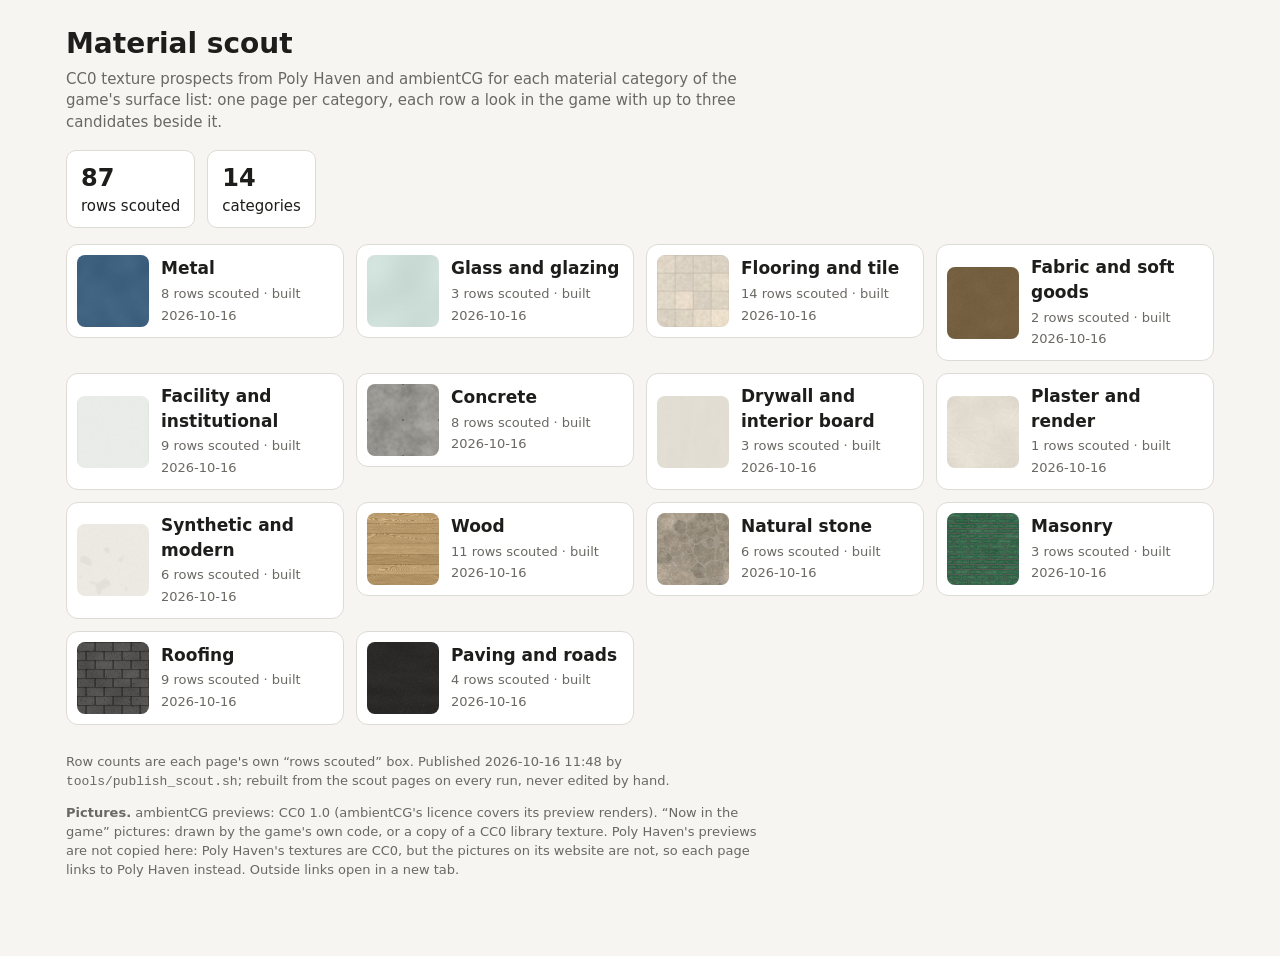
==== index.html @ f2884535 "Scout pages, published 2026-10-16 11:48 (tools/publish_scout.sh)" ====
<!doctype html><html lang="en"><head><meta charset="utf-8"><meta name="viewport" content="width=device-width,initial-scale=1">
<meta name="robots" content="noindex"><title>Material Scout</title><link rel="stylesheet" href="page.css"><style>
.cats{list-style:none;padding:0;margin:16px 0;display:grid;grid-template-columns:repeat(auto-fill,minmax(260px,1fr));gap:12px}
.cats a{display:flex;gap:12px;align-items:center;background:var(--card);border:1px solid var(--line);border-radius:12px;padding:10px;text-decoration:none;color:var(--ink);min-height:92px}
.cats a:hover{border-color:var(--link)}.cats img{width:72px;height:72px;object-fit:cover;border-radius:8px;flex:none;display:block}
.cats b{display:block;font-size:17px;margin-bottom:2px}.cats .num{font-size:13px}
</style></head><body><main>
<h1>Material scout</h1>
<p class="lede">CC0 texture prospects from Poly Haven and ambientCG for each material category of the game's surface list: one page per category, each row a look in the game with up to three candidates beside it.</p>
<div class="stats"><div class="stat"><b>87</b>rows scouted</div><div class="stat"><b>14</b>categories</div></div>
<ul class="cats">
<li><a href="metal.html"><img src="metal_files/current_metal_steel_plate_painted.jpg" alt="" width="72" height="72"><span><b>Metal</b><span class="num">8 rows scouted · built 2026-10-16</span></span></a></li>
<li><a href="glass.html"><img src="glass_files/current_glass_clear.jpg" alt="" width="72" height="72"><span><b>Glass and glazing</b><span class="num">3 rows scouted · built 2026-10-16</span></span></a></li>
<li><a href="flooring.html"><img src="flooring_files/current_flooring_ceramic_tile_square.jpg" alt="" width="72" height="72"><span><b>Flooring and tile</b><span class="num">14 rows scouted · built 2026-10-16</span></span></a></li>
<li><a href="fabric.html"><img src="fabric_files/current_fabric_burlap.jpg" alt="" width="72" height="72"><span><b>Fabric and soft goods</b><span class="num">2 rows scouted · built 2026-10-16</span></span></a></li>
<li><a href="facility.html"><img src="facility_files/current_facility_clean_room_wall_panel.jpg" alt="" width="72" height="72"><span><b>Facility and institutional</b><span class="num">9 rows scouted · built 2026-10-16</span></span></a></li>
<li><a href="concrete.html"><img src="concrete_files/current_concrete_poured_smooth.jpg" alt="" width="72" height="72"><span><b>Concrete</b><span class="num">8 rows scouted · built 2026-10-16</span></span></a></li>
<li><a href="drywall.html"><img src="drywall_files/current_drywall_sheetrock_painted.jpg" alt="" width="72" height="72"><span><b>Drywall and interior board</b><span class="num">3 rows scouted · built 2026-10-16</span></span></a></li>
<li><a href="plaster.html"><img src="plaster_files/current_plaster_smooth_plaster.jpg" alt="" width="72" height="72"><span><b>Plaster and render</b><span class="num">1 rows scouted · built 2026-10-16</span></span></a></li>
<li><a href="synthetic.html"><img src="synthetic_files/current_synthetic_plastic_panel_white.jpg" alt="" width="72" height="72"><span><b>Synthetic and modern</b><span class="num">6 rows scouted · built 2026-10-16</span></span></a></li>
<li><a href="wood.html"><img src="wood_files/current_wood_rough_sawn_lumber.jpg" alt="" width="72" height="72"><span><b>Wood</b><span class="num">11 rows scouted · built 2026-10-16</span></span></a></li>
<li><a href="natural_stone.html"><img src="natural_stone_files/current_natural_stone_flagstone.jpg" alt="" width="72" height="72"><span><b>Natural stone</b><span class="num">6 rows scouted · built 2026-10-16</span></span></a></li>
<li><a href="masonry.html"><img src="masonry_files/current_masonry_glazed_brick.jpg" alt="" width="72" height="72"><span><b>Masonry</b><span class="num">3 rows scouted · built 2026-10-16</span></span></a></li>
<li><a href="roofing.html"><img src="roofing_files/current_roofing_asphalt_shingle_3_tab.jpg" alt="" width="72" height="72"><span><b>Roofing</b><span class="num">9 rows scouted · built 2026-10-16</span></span></a></li>
<li><a href="paving.html"><img src="paving_files/current_paving_asphalt_fresh.jpg" alt="" width="72" height="72"><span><b>Paving and roads</b><span class="num">4 rows scouted · built 2026-10-16</span></span></a></li>
</ul>
<footer><p>Row counts are each page's own “rows scouted” box. Published 2026-10-16 11:48 by <code>tools/publish_scout.sh</code>; rebuilt from the scout pages on every run, never edited by hand.</p>
<p><b>Pictures.</b> ambientCG previews: CC0 1.0 (ambientCG's licence covers its preview renders). “Now in the game” pictures: drawn by the game's own code, or a copy of a CC0 library texture. Poly Haven's previews are not copied here: Poly Haven's textures are CC0, but the pictures on its website are not, so each page links to Poly Haven instead. Outside links open in a new tab.</p></footer>
</main></body></html>
---- page.css ----
:root{--bg:#f6f5f2;--card:#fff;--ink:#1d1d1b;--mute:#6a6863;--line:#dedbd4;--photo:#1f7a4a;--photobg:#e2f2e8;--gen:#8a5a00;--genbg:#fbefd6;--link:#1d5fa8}
@media (prefers-color-scheme:dark){:root:not([data-theme="light"]){--bg:#161615;--card:#211f1d;--ink:#ecebe7;--mute:#a19e97;--line:#3a3834;--photo:#7ed3a0;--photobg:#183526;--gen:#f0c16b;--genbg:#3a2c12;--link:#8ab8f0}}
:root[data-theme="dark"]{--bg:#161615;--card:#211f1d;--ink:#ecebe7;--mute:#a19e97;--line:#3a3834;--photo:#7ed3a0;--photobg:#183526;--gen:#f0c16b;--genbg:#3a2c12;--link:#8ab8f0}
*{box-sizing:border-box}body{margin:0;background:var(--bg);color:var(--ink);font:15px/1.45 system-ui,-apple-system,"Segoe UI",sans-serif}
main{max-width:1180px;margin:0 auto;padding:24px 16px 64px}a{color:var(--link)}
h1{font-size:28px;margin:0 0 4px}.lede{color:var(--mute);margin:0 0 16px;max-width:75ch}
.stats{display:flex;gap:12px;flex-wrap:wrap;margin:16px 0}.stat{background:var(--card);border:1px solid var(--line);border-radius:10px;padding:10px 14px}.stat b{display:block;font-size:24px}
.toc{columns:3 220px;padding-left:20px;margin:8px 0 24px}.toc li{break-inside:avoid;margin:2px 0}.toc span{font-size:12px;padding:0 6px;border-radius:8px}.ok{background:var(--photobg);color:var(--photo)}.gn{background:var(--genbg);color:var(--gen)}
section{background:var(--card);border:1px solid var(--line);border-radius:12px;padding:16px;margin:0 0 18px}
.rh{display:flex;align-items:baseline;gap:10px;flex-wrap:wrap;margin-bottom:12px}.rh h2{margin:0;font-size:20px}.num{color:var(--mute);font-variant-numeric:tabular-nums}.key{color:var(--mute);font-size:12px}
.row{display:grid;grid-template-columns:220px 1fr;gap:18px}@media (max-width:720px){.row{grid-template-columns:1fr}}
.cur{margin:0}.cur img{width:200px;height:200px;object-fit:cover;border-radius:8px;border:1px solid var(--line);display:block}.cur figcaption{overflow-wrap:anywhere;font-size:13px;margin-top:6px;color:var(--mute)}.cur b{color:var(--ink)}.g{font-weight:600;color:var(--ink)}
.note{margin:0 0 10px;font-size:14px}.pgrid{display:grid;grid-template-columns:repeat(auto-fill,minmax(250px,1fr));gap:12px}
.p{border:1px solid var(--line);border-radius:10px;overflow:hidden;display:flex;flex-direction:column}.p.is-gen{border-style:dashed;border-color:var(--gen)}
.p img{width:100%;height:160px;object-fit:contain;background:#181818;display:block}.pb{padding:10px 12px}.pb h4{margin:6px 0 6px;font-size:16px}
.tag{font-size:11px;font-weight:700;letter-spacing:.04em;padding:2px 7px;border-radius:6px}.tag.photo{background:var(--photobg);color:var(--photo)}.tag.gen{background:var(--genbg);color:var(--gen)}
dl{display:grid;grid-template-columns:76px 1fr;gap:3px 8px;margin:0;font-size:12.5px}dt{color:var(--mute)}dd{margin:0;overflow-wrap:anywhere}
.none{color:var(--mute);font-style:italic}footer{color:var(--mute);font-size:13px;margin-top:28px;max-width:85ch}
.cur a{display:block;width:200px}.p>a{display:block}
.tag.pick{background:var(--link);color:var(--card)}.p.is-pick{border:2px solid var(--link)}.pulled-status{margin:0 0 10px;font-size:14px}
details.pulled{margin:28px 0 0;border-top:1px solid var(--line);padding-top:12px}details.pulled>summary{cursor:pointer;font-size:20px;font-weight:600;margin:0 0 12px;padding:6px 0}
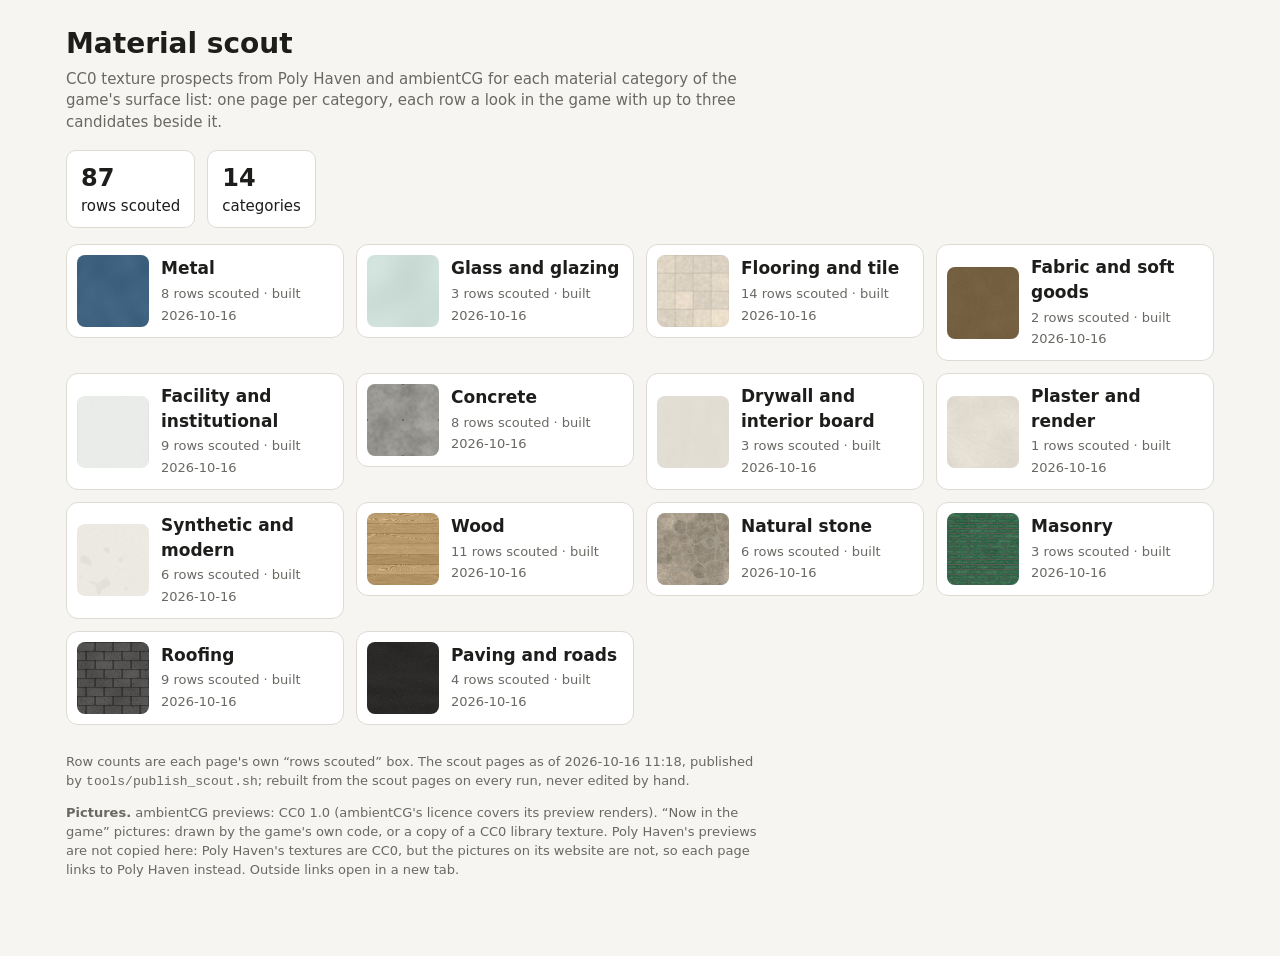
==== commit 4fc938b8: "Scout pages, published 2026-10-16 11:49 (tools/publish_scout.sh)" ====
--- a/index.html
+++ b/index.html
@@ -24,6 +24,6 @@
 <li><a href="roofing.html"><img src="roofing_files/current_roofing_asphalt_shingle_3_tab.jpg" alt="" width="72" height="72"><span><b>Roofing</b><span class="num">9 rows scouted · built 2026-10-16</span></span></a></li>
 <li><a href="paving.html"><img src="paving_files/current_paving_asphalt_fresh.jpg" alt="" width="72" height="72"><span><b>Paving and roads</b><span class="num">4 rows scouted · built 2026-10-16</span></span></a></li>
 </ul>
-<footer><p>Row counts are each page's own “rows scouted” box. Published 2026-10-16 11:48 by <code>tools/publish_scout.sh</code>; rebuilt from the scout pages on every run, never edited by hand.</p>
+<footer><p>Row counts are each page's own “rows scouted” box. The scout pages as of 2026-10-16 11:18, published by <code>tools/publish_scout.sh</code>; rebuilt from the scout pages on every run, never edited by hand.</p>
 <p><b>Pictures.</b> ambientCG previews: CC0 1.0 (ambientCG's licence covers its preview renders). “Now in the game” pictures: drawn by the game's own code, or a copy of a CC0 library texture. Poly Haven's previews are not copied here: Poly Haven's textures are CC0, but the pictures on its website are not, so each page links to Poly Haven instead. Outside links open in a new tab.</p></footer>
 </main></body></html>
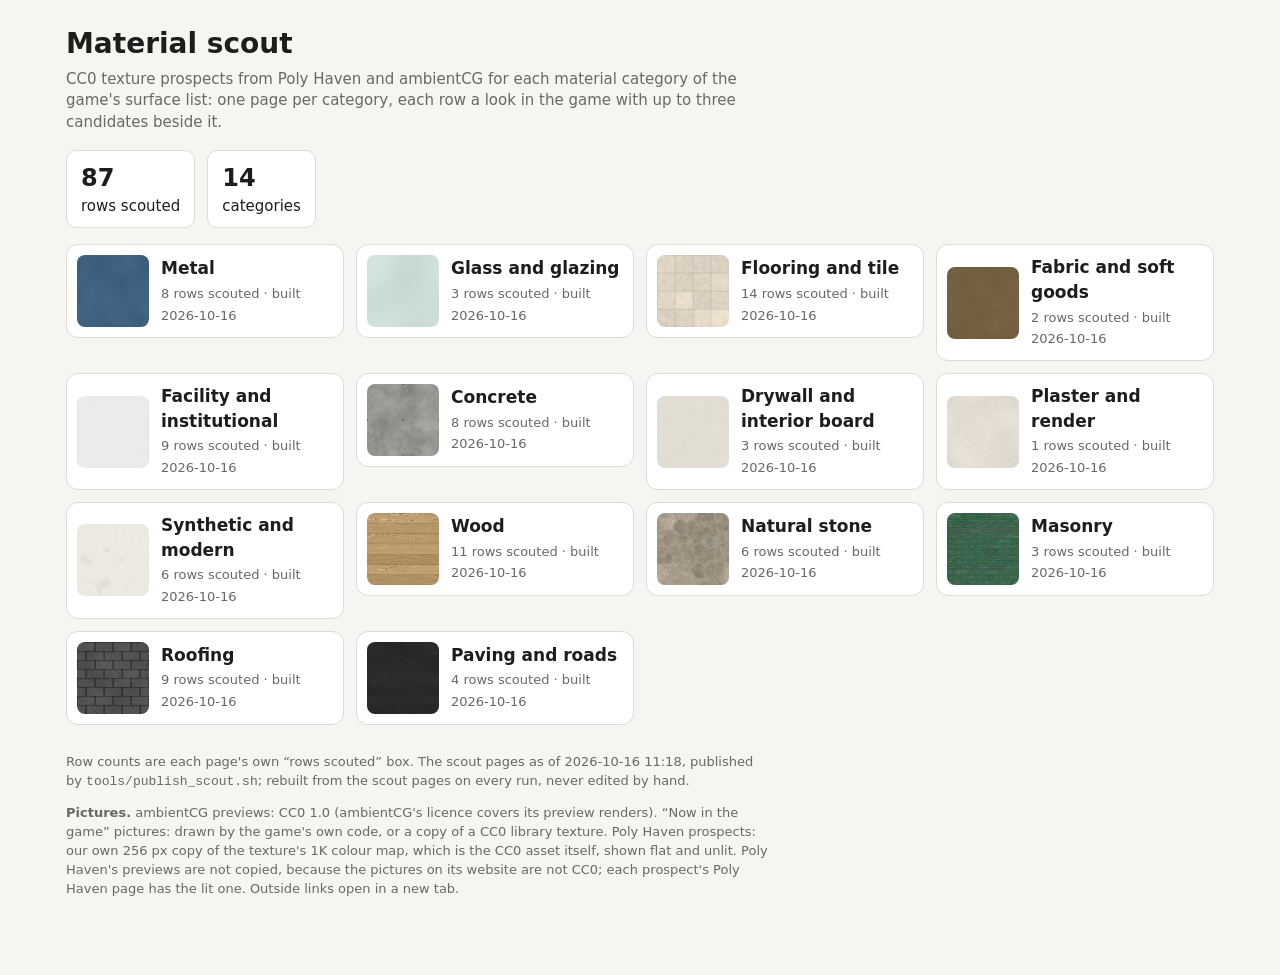
==== commit 56b9fe90: "Scout pages, published 2026-10-16 12:06 (tools/publish_scout.sh)" ====
--- a/index.html
+++ b/index.html
@@ -25,5 +25,5 @@
 <li><a href="paving.html"><img src="paving_files/current_paving_asphalt_fresh.jpg" alt="" width="72" height="72"><span><b>Paving and roads</b><span class="num">4 rows scouted · built 2026-10-16</span></span></a></li>
 </ul>
 <footer><p>Row counts are each page's own “rows scouted” box. The scout pages as of 2026-10-16 11:18, published by <code>tools/publish_scout.sh</code>; rebuilt from the scout pages on every run, never edited by hand.</p>
-<p><b>Pictures.</b> ambientCG previews: CC0 1.0 (ambientCG's licence covers its preview renders). “Now in the game” pictures: drawn by the game's own code, or a copy of a CC0 library texture. Poly Haven's previews are not copied here: Poly Haven's textures are CC0, but the pictures on its website are not, so each page links to Poly Haven instead. Outside links open in a new tab.</p></footer>
+<p><b>Pictures.</b> ambientCG previews: CC0 1.0 (ambientCG's licence covers its preview renders). “Now in the game” pictures: drawn by the game's own code, or a copy of a CC0 library texture. Poly Haven prospects: our own 256 px copy of the texture's 1K colour map, which is the CC0 asset itself, shown flat and unlit. Poly Haven's previews are not copied, because the pictures on its website are not CC0; each prospect's Poly Haven page has the lit one. Outside links open in a new tab.</p></footer>
 </main></body></html>
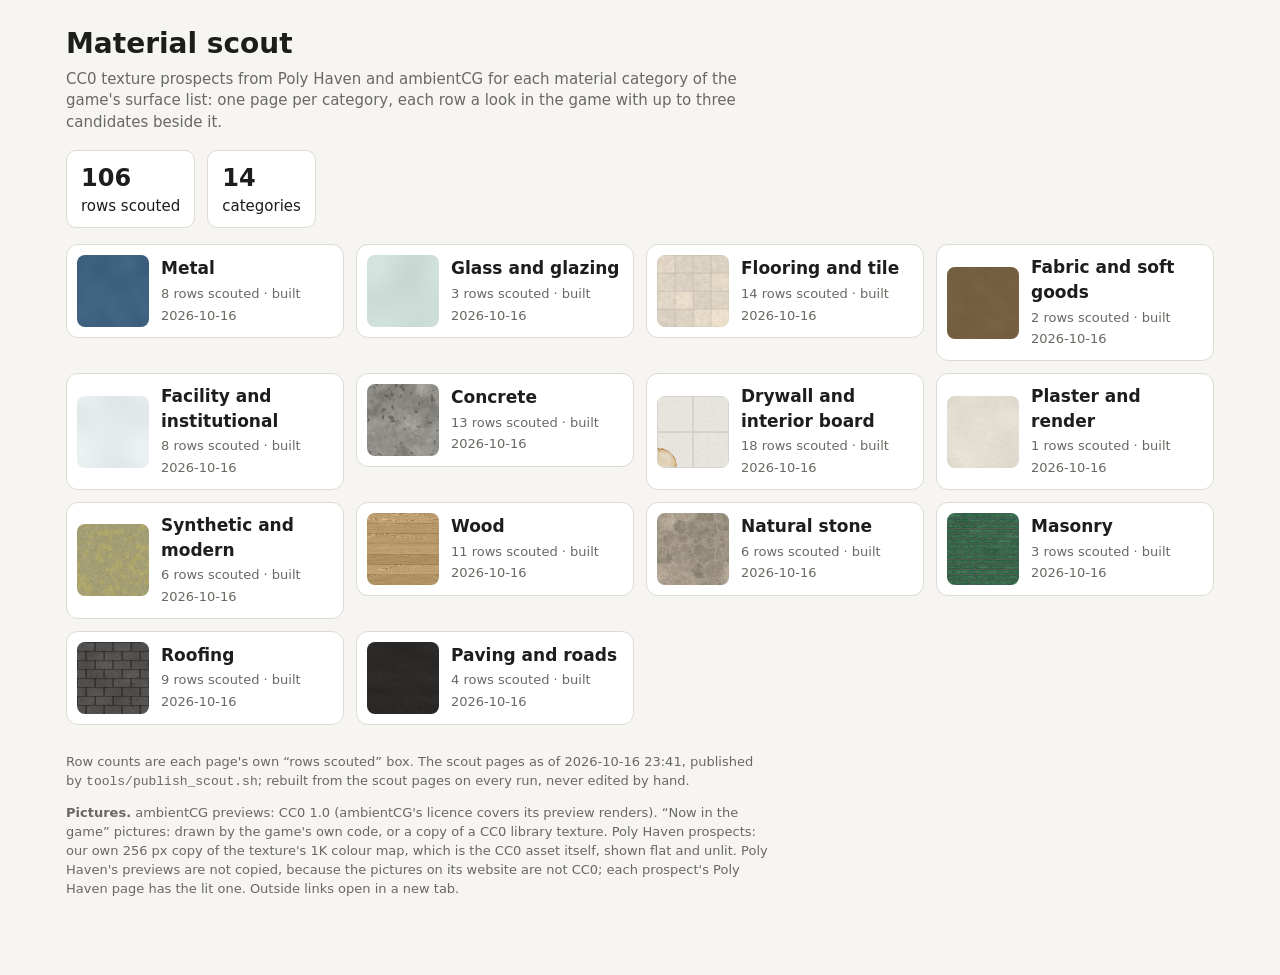
==== commit a7d97571: "Scout pages, published 2026-10-16 23:42 (tools/publish_scout.sh)" ====
--- a/index.html
+++ b/index.html
@@ -7,23 +7,23 @@
 </style></head><body><main>
 <h1>Material scout</h1>
 <p class="lede">CC0 texture prospects from Poly Haven and ambientCG for each material category of the game's surface list: one page per category, each row a look in the game with up to three candidates beside it.</p>
-<div class="stats"><div class="stat"><b>87</b>rows scouted</div><div class="stat"><b>14</b>categories</div></div>
+<div class="stats"><div class="stat"><b>106</b>rows scouted</div><div class="stat"><b>14</b>categories</div></div>
 <ul class="cats">
 <li><a href="metal.html"><img src="metal_files/current_metal_steel_plate_painted.jpg" alt="" width="72" height="72"><span><b>Metal</b><span class="num">8 rows scouted · built 2026-10-16</span></span></a></li>
 <li><a href="glass.html"><img src="glass_files/current_glass_clear.jpg" alt="" width="72" height="72"><span><b>Glass and glazing</b><span class="num">3 rows scouted · built 2026-10-16</span></span></a></li>
 <li><a href="flooring.html"><img src="flooring_files/current_flooring_ceramic_tile_square.jpg" alt="" width="72" height="72"><span><b>Flooring and tile</b><span class="num">14 rows scouted · built 2026-10-16</span></span></a></li>
 <li><a href="fabric.html"><img src="fabric_files/current_fabric_burlap.jpg" alt="" width="72" height="72"><span><b>Fabric and soft goods</b><span class="num">2 rows scouted · built 2026-10-16</span></span></a></li>
-<li><a href="facility.html"><img src="facility_files/current_facility_clean_room_wall_panel.jpg" alt="" width="72" height="72"><span><b>Facility and institutional</b><span class="num">9 rows scouted · built 2026-10-16</span></span></a></li>
-<li><a href="concrete.html"><img src="concrete_files/current_concrete_poured_smooth.jpg" alt="" width="72" height="72"><span><b>Concrete</b><span class="num">8 rows scouted · built 2026-10-16</span></span></a></li>
-<li><a href="drywall.html"><img src="drywall_files/current_drywall_sheetrock_painted.jpg" alt="" width="72" height="72"><span><b>Drywall and interior board</b><span class="num">3 rows scouted · built 2026-10-16</span></span></a></li>
+<li><a href="facility.html"><img src="facility_files/current_facility_frosted_lab_glazing.jpg" alt="" width="72" height="72"><span><b>Facility and institutional</b><span class="num">8 rows scouted · built 2026-10-16</span></span></a></li>
+<li><a href="concrete.html"><img src="concrete_files/current_concrete_cracked_and_spalled.jpg" alt="" width="72" height="72"><span><b>Concrete</b><span class="num">13 rows scouted · built 2026-10-16</span></span></a></li>
+<li><a href="drywall.html"><img src="drywall_files/current_drywall_acoustic_ceiling_tile_stain_a_11.jpg" alt="" width="72" height="72"><span><b>Drywall and interior board</b><span class="num">18 rows scouted · built 2026-10-16</span></span></a></li>
 <li><a href="plaster.html"><img src="plaster_files/current_plaster_smooth_plaster.jpg" alt="" width="72" height="72"><span><b>Plaster and render</b><span class="num">1 rows scouted · built 2026-10-16</span></span></a></li>
-<li><a href="synthetic.html"><img src="synthetic_files/current_synthetic_plastic_panel_white.jpg" alt="" width="72" height="72"><span><b>Synthetic and modern</b><span class="num">6 rows scouted · built 2026-10-16</span></span></a></li>
+<li><a href="synthetic.html"><img src="synthetic_files/current_synthetic_fibreglass.jpg" alt="" width="72" height="72"><span><b>Synthetic and modern</b><span class="num">6 rows scouted · built 2026-10-16</span></span></a></li>
 <li><a href="wood.html"><img src="wood_files/current_wood_rough_sawn_lumber.jpg" alt="" width="72" height="72"><span><b>Wood</b><span class="num">11 rows scouted · built 2026-10-16</span></span></a></li>
 <li><a href="natural_stone.html"><img src="natural_stone_files/current_natural_stone_flagstone.jpg" alt="" width="72" height="72"><span><b>Natural stone</b><span class="num">6 rows scouted · built 2026-10-16</span></span></a></li>
 <li><a href="masonry.html"><img src="masonry_files/current_masonry_glazed_brick.jpg" alt="" width="72" height="72"><span><b>Masonry</b><span class="num">3 rows scouted · built 2026-10-16</span></span></a></li>
 <li><a href="roofing.html"><img src="roofing_files/current_roofing_asphalt_shingle_3_tab.jpg" alt="" width="72" height="72"><span><b>Roofing</b><span class="num">9 rows scouted · built 2026-10-16</span></span></a></li>
 <li><a href="paving.html"><img src="paving_files/current_paving_asphalt_fresh.jpg" alt="" width="72" height="72"><span><b>Paving and roads</b><span class="num">4 rows scouted · built 2026-10-16</span></span></a></li>
 </ul>
-<footer><p>Row counts are each page's own “rows scouted” box. The scout pages as of 2026-10-16 11:18, published by <code>tools/publish_scout.sh</code>; rebuilt from the scout pages on every run, never edited by hand.</p>
+<footer><p>Row counts are each page's own “rows scouted” box. The scout pages as of 2026-10-16 23:41, published by <code>tools/publish_scout.sh</code>; rebuilt from the scout pages on every run, never edited by hand.</p>
 <p><b>Pictures.</b> ambientCG previews: CC0 1.0 (ambientCG's licence covers its preview renders). “Now in the game” pictures: drawn by the game's own code, or a copy of a CC0 library texture. Poly Haven prospects: our own 256 px copy of the texture's 1K colour map, which is the CC0 asset itself, shown flat and unlit. Poly Haven's previews are not copied, because the pictures on its website are not CC0; each prospect's Poly Haven page has the lit one. Outside links open in a new tab.</p></footer>
 </main></body></html>
